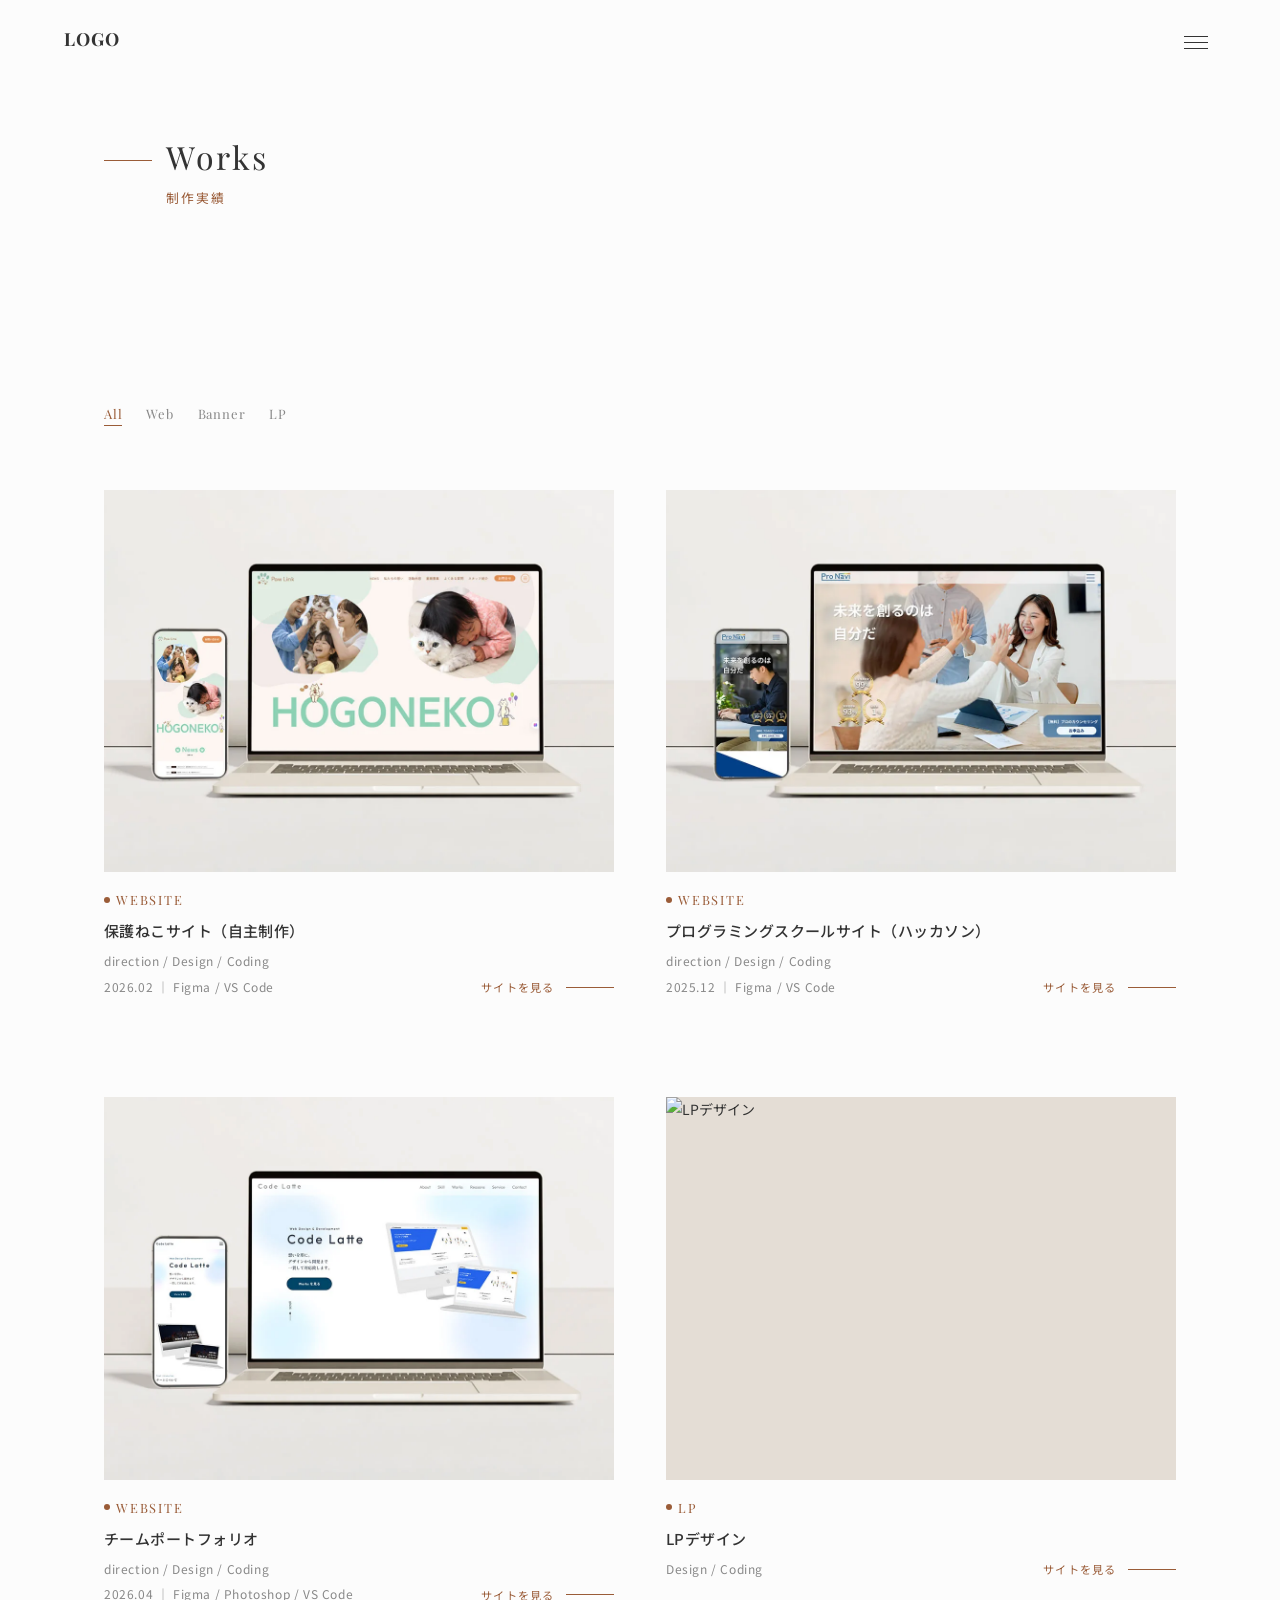
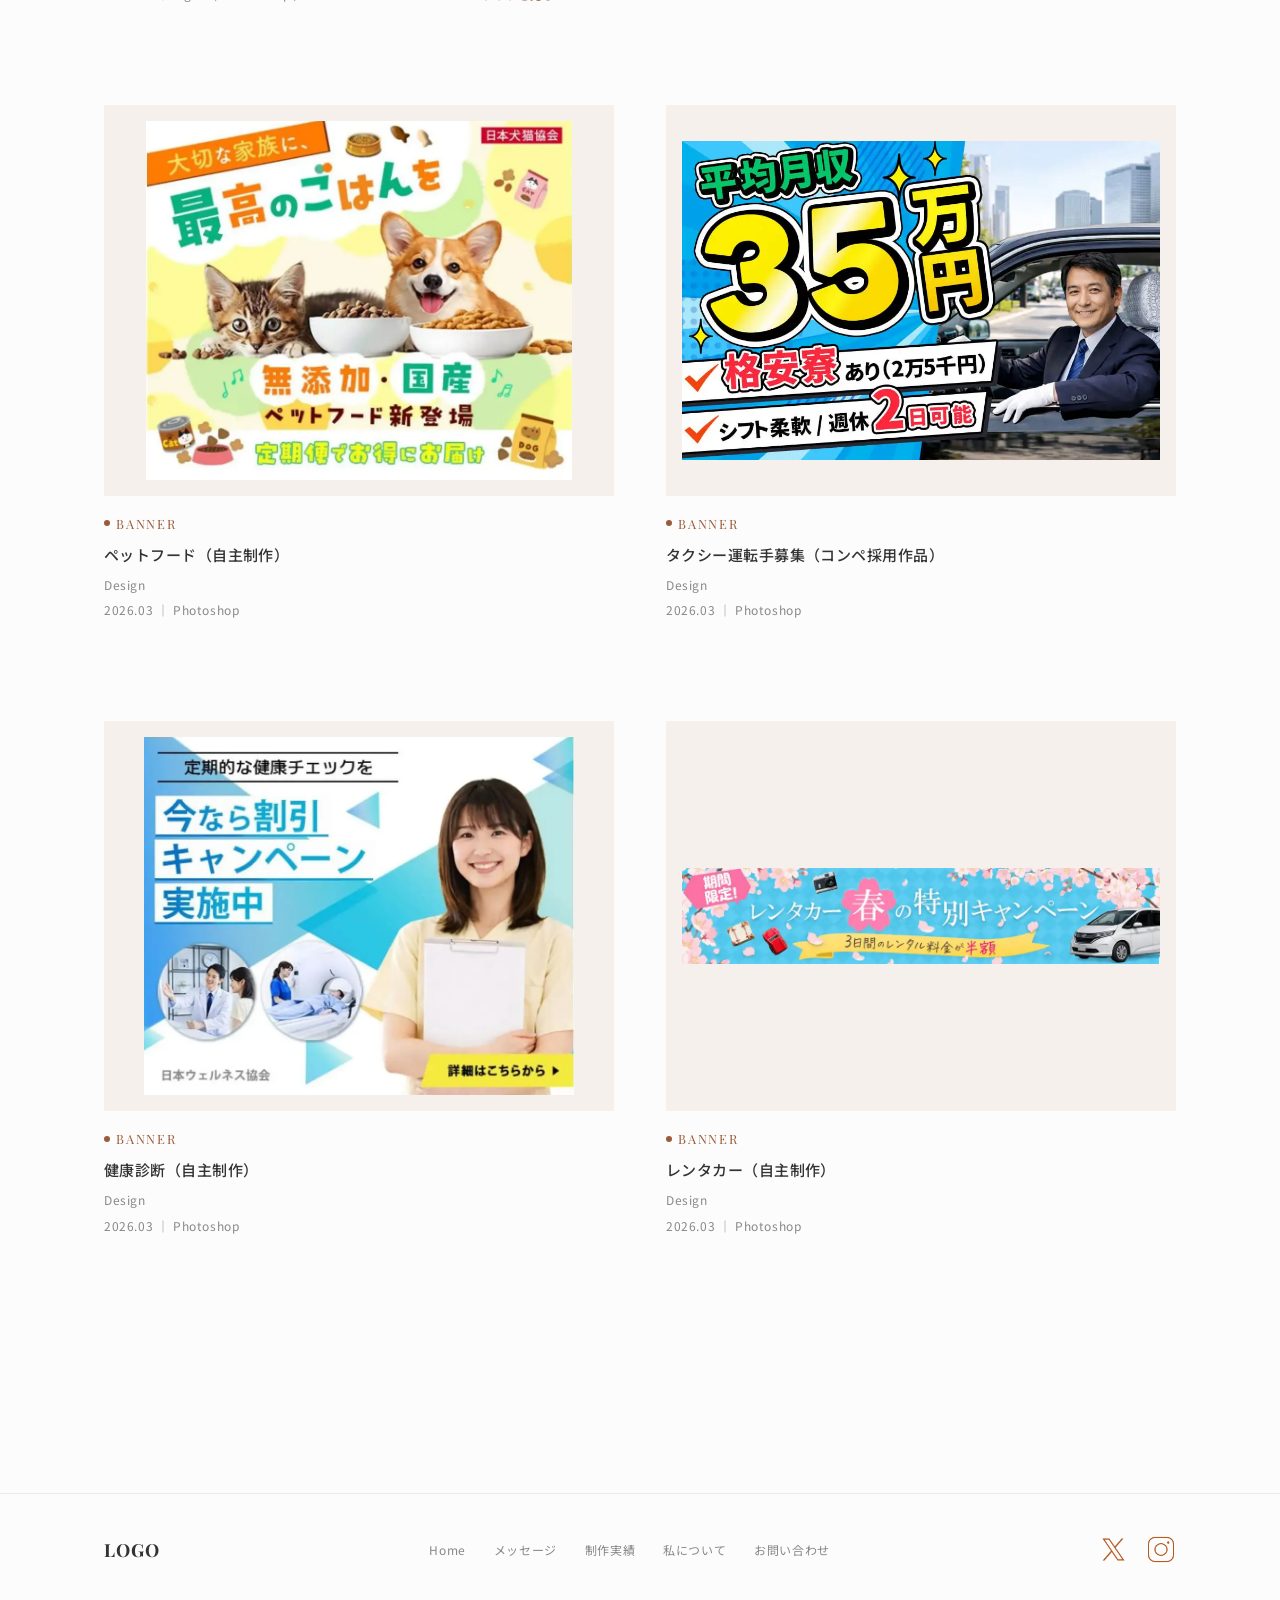
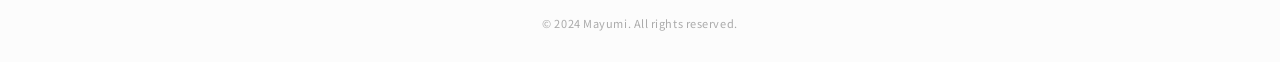
==== works/index.html @ d1223d57 "first commit" ====
<!DOCTYPE html>
<html lang="ja">

<head>
  <meta charset="UTF-8">
  <meta name="viewport" content="width=device-width, initial-scale=1.0">
  <title>Works | Linor Design Portfolio</title>
  <link rel="preconnect" href="https://fonts.googleapis.com">
  <link rel="preconnect" href="https://fonts.gstatic.com" crossorigin>
  <link
    href="https://fonts.googleapis.com/css2?family=Playfair+Display:ital,wght@0,400;0,700;1,400&family=Grape+Nuts&family=Noto+Sans+JP:wght@300;400;500&display=swap"
    rel="stylesheet">
  <link rel="stylesheet" href="../css/style.css">
</head>

<body>

  <!-- ===== HEADER ===== -->
  <header class="header header--hamburger" id="header">
    <div class="header__inner">
      <p><a href="../" class="header__logo">LOGO</a></p>

      <nav class="header__nav" id="nav">
        <ul class="header__nav-list">
          <li><a href="../">Home</a></li>
          <li><a href="../#message">メッセージ</a></li>
          <li><a href="./" class="header__contact-btn">制作実績</a></li>
          <li><a href="../#about">私について</a></li>
          <li><a href="../#contact" class="header__contact-btn">お問合せ</a></li>
        </ul>
      </nav>

      <button class="header__hamburger" id="hamburger" aria-label="メニューを開く" aria-expanded="false">
        <span></span>
        <span></span>
        <span></span>
      </button>
    </div>
  </header>

  <main>

    <!-- ===== PAGE BANNER ===== -->
    <section class="page-banner">
      <div class="wrapper">
        <div class="section-title js-section-title">
          <div class="section-title__inner">
            <span class="line"></span>
            <div class="section-title__text">
              <h1 class="en">Works</h1>
              <span class="ja">制作実績</span>
            </div>
          </div>
        </div>
      </div>
    </section>

    <!-- ===== WORKS ===== -->
    <section class="works works--full" id="works">
      <div class="wrapper">

        <div class="works__filters fade-up">
          <button class="works__filter-btn active" data-filter="all">All</button>
          <button class="works__filter-btn" data-filter="web">Web</button>
          <button class="works__filter-btn" data-filter="banner">Banner</button>
          <button class="works__filter-btn" data-filter="lp">LP</button>
        </div>

        <div class="works__grid" id="works-grid">
          <article class="works__item fade-up" data-category="web">
            <a href="https://mayuib1211-ui.github.io/paw-link/" target="_blank" rel="noopener" class="works__item-link">
              <div class="works__item-img">
                <img src="../images/works/hp01.webp" alt="保護ねこサイト">
              </div>
              <div class="works__item-body">
                <div class="works__inner">
                  <p class="works__item-category">website</p>
                  <h3 class="works__item-title">保護ねこサイト（自主制作）</h3>
                  <p class="works__item-tags">direction / Design / Coding</p>
                  <p class="works__item-period">2026.02 ｜ Figma / VS Code</p>
                </div>
                <span class="works__item-more btn-arrow">サイトを見る</span>
              </div>
            </a>
          </article>

          <article class="works__item fade-up" data-category="web">
            <a href="https://mayuib1211-ui.github.io/pronavi-deploy/" target="_blank" rel="noopener"
              class="works__item-link">
              <div class="works__item-img">
                <img src="../images/works/hp02.webp" alt="プログラミングスクールサイト">
              </div>
              <div class="works__item-body">
                <div class="works__inner">
                  <p class="works__item-category">website</p>
                  <h3 class="works__item-title">プログラミングスクールサイト（ハッカソン）</h3>
                  <p class="works__item-tags">direction / Design / Coding</p>
                  <p class="works__item-period">2025.12 ｜ Figma / VS Code</p>
                </div>
                <span class="works__item-more btn-arrow">サイトを見る</span>
              </div>
            </a>
          </article>

          <article class="works__item fade-up" data-category="web">
            <a href="https://mayuib1211-ui.github.io/portfolio-site/" target="_blank" rel="noopener"
              class="works__item-link">
              <div class="works__item-img">
                <img src="../images/works/hp03.webp" alt="チームポートフォリオ">
              </div>
              <div class="works__item-body">
                <div class="works__inner">
                  <p class="works__item-category">website</p>
                  <h3 class="works__item-title">チームポートフォリオ</h3>
                  <p class="works__item-tags">direction / Design / Coding</p>
                  <p class="works__item-period">2026.04 ｜ Figma / Photoshop / VS Code</p>
                </div>
                <span class="works__item-more btn-arrow">サイトを見る</span>
              </div>
            </a>
          </article>

          <article class="works__item fade-up" data-category="lp">
            <a href="#" class="works__item-link">
              <div class="works__item-img">
                <img src="..." alt="LPデザイン">
              </div>
              <div class="works__item-body">
                <div class="works__inner">
                  <p class="works__item-category">LP</p>
                  <h3 class="works__item-title">LPデザイン</h3>
                  <p class="works__item-tags">Design / Coding</p>
                </div>
                <span class="works__item-more btn-arrow">サイトを見る</span>
              </div>
            </a>
          </article>

          <article class="works__item fade-up" data-category="banner">

            <div class="works__item-img">
              <img src="../images/works/banner01.webp" alt="ペットフードバナー">
            </div>
            <div class="works__item-body">
              <div class="works__inner">
                <p class="works__item-category">banner</p>
                <h3 class="works__item-title">ペットフード（自主制作）</h3>
                <p class="works__item-tags">Design</p>
                <p class="works__item-period">2026.03 ｜ Photoshop</p>
              </div>
            </div>
          </article>

          <article class="works__item fade-up" data-category="banner">
            <div class="works__item-img">
              <img src="../images/works/banner03.webp" alt="タクシー運転手募集バナー">
            </div>
            <div class="works__item-body">
              <div class="works__inner">
                <p class="works__item-category">banner</p>
                <h3 class="works__item-title">タクシー運転手募集（コンペ採用作品）</h3>
                <p class="works__item-tags">Design</p>
                <p class="works__item-period">2026.03 ｜ Photoshop</p>
              </div>
            </div>
          </article>

          <article class="works__item fade-up" data-category="banner">
            <div class="works__item-img">
              <img src="../images/works/banner02.webp" alt="健康診断バナー">
            </div>
            <div class="works__item-body">
              <div class="works__inner">
                <p class="works__item-category">banner</p>
                <h3 class="works__item-title">健康診断（自主制作）</h3>
                <p class="works__item-tags">Design</p>
                <p class="works__item-period">2026.03 ｜ Photoshop</p>
              </div>
            </div>
          </article>

          <article class="works__item fade-up" data-category="banner">
            <div class="works__item-img">
              <img src="../images/works/banner04.webp" alt="レンタカーバナー">
            </div>
            <div class="works__item-body">
              <div class="works__inner">
                <p class="works__item-category">banner</p>
                <h3 class="works__item-title">レンタカー（自主制作）</h3>
                <p class="works__item-tags">Design</p>
                <p class="works__item-period">2026.03 ｜ Photoshop</p>
              </div>
            </div>
          </article>
        </div>

      </div>
    </section>

  </main>

  <!-- ===== BANNER MODAL ===== -->
  <div class="modal" id="banner-modal" role="dialog" aria-modal="true" aria-label="バナー拡大表示">
    <div class="modal__overlay" id="modal-overlay"></div>
    <div class="modal__content">
      <button class="modal__close" id="modal-close" aria-label="閉じる">
        <span></span>
        <span></span>
      </button>
      <div class="modal__img-wrap">
        <img id="modal-img" class="modal__img" alt="">
      </div>
      <p class="modal__caption" id="modal-caption"></p>
    </div>
  </div>

  <!-- ===== FOOTER ===== -->
  <footer class="footer">
    <div class="wrapper">
      <div class="footer__top">
        <a href="../" class="footer__logo">LOGO</a>

        <nav>
          <ul class="footer__nav-list">
            <li><a href="../">Home</a></li>
            <li><a href="../#message">メッセージ</a></li>
            <li><a href="./">制作実績</a></li>
            <li><a href="../#about">私について</a></li>
            <li><a href="../#contact">お問い合わせ</a></li>
          </ul>
        </nav>

        <div class="footer__social">
          <a href="https://x.com/mayumi_codes" target="_blank" rel="noopener" aria-label="X (Twitter)">
            <img src="../images/svg/icons_x.svg" alt="X">
          </a>
          <a href="https://www.instagram.com/linor_mayumi/" target="_blank" rel="noopener" aria-label="Instagram">
            <img src="../images/svg/icons_Instagram.svg" alt="Instagram">
          </a>
        </div>
      </div>

      <div class="footer__bottom">
        <p class="footer__copy">&copy; 2024 Mayumi. All rights reserved.</p>
      </div>
    </div>
  </footer>

  <button class="page-top" id="page-top" aria-label="トップへ戻る"></button>
  <script src="../js/main.js"></script>
</body>

</html>
---- css/style.css ----
@charset "UTF-8";
*,
*::before,
*::after {
  box-sizing: border-box;
  margin: 0;
  padding: 0;
}

h1,
h2,
h3,
h4,
h5,
h6 {
  font-weight: normal;
  font-size: inherit;
}

html {
  scroll-behavior: smooth;
}

body {
  font-family: "Noto Sans JP", sans-serif;
  font-size: 0.875rem;
  line-height: 1.8;
  color: #333333;
  background-color: #FCFCFC;
  overflow-x: hidden;
}

img {
  max-width: 100%;
  height: auto;
  display: block;
}

a {
  text-decoration: none;
  color: inherit;
}

ul,
ol {
  list-style: none;
}

button {
  font-family: "Noto Sans JP", sans-serif;
}

.message,
.works,
.about,
.contact {
  position: relative;
  z-index: 1;
  background: #FCFCFC;
}

.page-top {
  position: fixed;
  bottom: 2rem;
  right: 3.75rem;
  width: 2.375rem;
  height: 2.375rem;
  border-radius: 50%;
  background: linear-gradient(135deg, rgba(249, 130, 12, 0.55) 3%, rgba(254, 240, 187, 0.85) 100%);
  border: none;
  cursor: pointer;
  display: flex;
  align-items: center;
  justify-content: center;
  z-index: 200;
  opacity: 0;
  transform: translateY(0.75rem);
  transition: opacity 0.3s ease, transform 0.3s ease;
  pointer-events: none;
}
.page-top.visible {
  opacity: 1;
  transform: translateY(0);
  pointer-events: auto;
}
.page-top::before {
  content: "";
  display: block;
  width: 0.5rem;
  height: 0.5rem;
  border-top: 1.5px solid #fff;
  border-right: 1.5px solid #fff;
  transform: rotate(-45deg);
}
.page-top:hover {
  opacity: 0.75;
}

.section-title {
  margin-bottom: 6rem;
}
.section-title__inner {
  display: flex;
  align-items: center;
  gap: 0.875rem;
  margin-bottom: 0.5rem;
}
.section-title .line {
  width: 0;
  height: 0.5px;
  background: #9A5C38;
  transition: width 0.8s cubic-bezier(0.4, 0, 0.2, 1) 0.2s;
  flex-shrink: 0;
  margin-bottom: 1rem;
}
.section-title__text {
  display: flex;
  flex-direction: column;
  justify-content: center;
}
.section-title .en {
  font-family: "Playfair Display", serif;
  font-size: 2rem;
  font-weight: 400;
  letter-spacing: 0.08em;
  color: #333333;
  opacity: 0;
  transform: translateX(-0.75rem);
  transition: opacity 0.7s cubic-bezier(0.4, 0, 0.2, 1) 0.7s, transform 0.7s cubic-bezier(0.4, 0, 0.2, 1) 0.7s;
}
.section-title .ja {
  display: block;
  font-size: 0.8rem;
  color: #9A5C38;
  letter-spacing: 0.15em;
  opacity: 0;
  transform: translateX(-0.5rem);
  transition: opacity 0.7s cubic-bezier(0.4, 0, 0.2, 1) 0.9s, transform 0.7s cubic-bezier(0.4, 0, 0.2, 1) 0.9s;
}
.section-title.active .line {
  width: 3rem;
}
.section-title.active .en {
  opacity: 1;
  transform: translateX(0);
}
.section-title.active .ja {
  opacity: 1;
  transform: translateX(0);
}

.contact .section-title {
  margin-bottom: 4rem;
}

.wrapper {
  max-width: 1200px;
  padding-inline: 4rem;
  margin: 0 auto;
}
@media (max-width: 768px) {
  .wrapper {
    padding-inline: 2rem;
  }
}

.btn-arrow {
  display: inline-flex;
  align-items: center;
  gap: 0.75rem;
  color: #9A5C38;
  font-size: 0.7rem;
  letter-spacing: 0.1em;
  text-decoration: none;
  cursor: pointer;
  background: none;
  border: none;
  padding: 0;
}
.btn-arrow::after {
  content: "";
  display: block;
  width: 3rem;
  height: 1px;
  background: currentColor;
  transition: width 0.35s ease;
}
.btn-arrow:hover::after {
  width: 3.5rem;
}

.btn-arrow-scond {
  display: inline-flex;
  align-items: center;
  gap: 0;
  color: #9A5C38;
  font-family: "Playfair Display", serif;
  font-size: 0.9rem;
  letter-spacing: 0.1em;
  text-decoration: none;
  cursor: pointer;
}
.btn-arrow-scond__text {
  margin-right: 0.75rem;
}
.btn-arrow-scond__line {
  display: block;
  position: relative;
  width: 3.5rem;
  height: 1px;
  background: rgba(154, 92, 56, 0.12);
  margin-right: -1.1875rem;
  z-index: 1;
  transition: width 0.35s ease;
}
.btn-arrow-scond__line::after {
  content: "";
  position: absolute;
  inset: 0;
  background: linear-gradient(to right, rgba(154, 92, 56, 0.1), rgba(154, 92, 56, 0.55));
  animation: linebar 2s ease-in-out infinite;
}
.btn-arrow-scond:hover .btn-arrow-scond__line {
  width: 3.5rem;
}
.btn-arrow-scond__circle {
  display: block;
  width: 2.375rem;
  height: 2.375rem;
  border-radius: 50%;
  background: linear-gradient(135deg, rgba(249, 130, 12, 0.55) 3%, rgba(254, 240, 187, 0.85) 100%);
}
.btn-arrow-scond:hover .btn-arrow-scond__line {
  width: 3.8rem;
}

.fade-up {
  opacity: 0;
  transform: translateY(20px);
  transition: opacity 0.8s cubic-bezier(0.4, 0, 0.2, 1), transform 0.8s cubic-bezier(0.4, 0, 0.2, 1);
}
.fade-up.active {
  opacity: 1;
  transform: translateY(0);
}

@keyframes scrollbar {
  0% {
    clip-path: inset(0 0 100% 0);
  }
  50% {
    clip-path: inset(0 0 0% 0);
  }
  100% {
    clip-path: inset(100% 0 0 0);
  }
}
@keyframes linebar {
  0% {
    transform: scaleX(0);
    transform-origin: left;
    opacity: 0;
  }
  50% {
    transform: scaleX(1);
    opacity: 1;
  }
  100% {
    transform: scaleX(1);
    opacity: 0;
  }
}
.wave-line {
  transition: stroke-dashoffset 5.5s cubic-bezier(0.4, 0, 0.2, 1);
}

.wave-line2 {
  transition: stroke-dashoffset 6.5s cubic-bezier(0.4, 0, 0.2, 1) 0.15s;
}

.wave-line.active,
.wave-line2.active {
  stroke-dashoffset: 0;
}

.wave-container {
  width: 100%;
  overflow: hidden;
  line-height: 0;
  padding-block: 2rem;
}
.wave-container svg {
  width: 100%;
  height: 120px;
  display: block;
}

.header {
  position: absolute;
  top: 0;
  left: 0;
  right: 0;
  z-index: 10;
  background: transparent;
}
.header__inner {
  width: 90%;
  margin: 0 auto;
  display: flex;
  align-items: flex-start;
  justify-content: space-between;
  padding-block: 1.75rem;
}
@media (max-width: 768px) {
  .header__inner {
    padding-block: 1rem;
  }
}
.header__logo {
  font-family: "Playfair Display", serif;
  font-size: 1.125rem;
  font-weight: 700;
  letter-spacing: 0.06em;
  color: #333333;
  z-index: 101;
  position: relative;
  line-height: 1;
}
@media (max-width: 768px) {
  .header__nav {
    display: none;
    position: fixed;
    inset: 0;
    background: rgba(252, 252, 252, 0.98);
    z-index: 99;
    flex-direction: column;
    justify-content: center;
    align-items: center;
  }
  .header__nav.open {
    display: flex;
  }
}
.header__nav-list {
  display: flex;
  flex-direction: column;
  align-items: flex-end;
  gap: 0.75rem;
}
@media (max-width: 768px) {
  .header__nav-list {
    align-items: center;
    gap: 1.75rem;
  }
}
.header__nav-list a {
  font-size: 0.8125rem;
  letter-spacing: 0.05em;
  color: #888888;
  transition: color 0.2s;
}
.header__nav-list a:hover {
  color: #9A5C38;
}
@media (max-width: 768px) {
  .header__nav-list a {
    font-size: 1rem;
  }
}
.header__contact-btn {
  color: #9A5C38 !important;
}
.header__hamburger {
  display: none;
  flex-direction: column;
  gap: 0.3125rem;
  background: none;
  border: none;
  cursor: pointer;
  padding: 0.5rem;
  z-index: 101;
  position: relative;
}
@media (max-width: 768px) {
  .header__hamburger {
    display: flex;
  }
}
.header__hamburger span {
  display: block;
  width: 1.5rem;
  height: 1px;
  background: #333333;
  transition: all 0.3s ease;
  transform-origin: center;
}
.header__hamburger.open span:nth-child(1) {
  transform: translateY(0.375rem) rotate(45deg);
}
.header__hamburger.open span:nth-child(2) {
  opacity: 0;
}
.header__hamburger.open span:nth-child(3) {
  transform: translateY(-0.375rem) rotate(-45deg);
}

.header--hamburger .header__nav {
  display: none;
  position: fixed;
  inset: 0;
  background: rgba(252, 252, 252, 0.98);
  z-index: 99;
  flex-direction: column;
  justify-content: center;
  align-items: center;
}
.header--hamburger .header__nav.open {
  display: flex;
}
.header--hamburger .header__nav-list {
  flex-direction: column;
  align-items: center;
  gap: 1.75rem;
}
.header--hamburger .header__nav-list a {
  font-size: 1rem;
}
.header--hamburger .header__hamburger {
  display: flex;
}

.hero {
  position: sticky;
  top: 0;
  height: 100vh;
  min-height: 31.25rem;
  overflow: hidden;
  z-index: 0;
  background: #FCFCFC;
}
.hero__bg {
  position: absolute;
  top: 0;
  bottom: 0;
  left: 0;
  right: 25%;
  z-index: 0;
}
.hero__bg img {
  width: 100%;
  height: 100%;
  -o-object-fit: cover;
     object-fit: cover;
  -o-object-position: center top;
     object-position: center top;
}
@media (max-width: 768px) {
  .hero__bg {
    inset: 0;
  }
}
.hero__content {
  position: absolute;
  right: 8%;
  top: 65%;
  transform: translateY(-50%);
  z-index: 1;
}
@media (max-width: 768px) {
  .hero__content {
    right: auto;
    left: 1.25rem;
    top: auto;
    bottom: 5rem;
    transform: none;
  }
}
.hero__label {
  font-family: "Playfair Display", serif;
  font-size: 1.6rem;
  letter-spacing: 0.22em;
  color: #888888;
  text-transform: uppercase;
  margin-bottom: 1rem;
  display: inline-block;
  padding-bottom: 0.5rem;
  position: relative;
}
.hero__label::after {
  content: "";
  position: absolute;
  bottom: 0;
  left: 0;
  width: 100%;
  height: 0.5px;
  background: rgba(136, 136, 136, 0.5);
}
.hero__portfolio-wrap {
  max-width: 32.5rem;
}
@media (max-width: 768px) {
  .hero__portfolio-wrap {
    max-width: 16.25rem;
  }
}
.hero__portfolio-svg {
  width: 100%;
  height: auto;
}
.hero__scroll {
  position: absolute;
  bottom: 2.5rem;
  right: 3.75rem;
  z-index: 1;
  display: flex;
  flex-direction: column;
  align-items: center;
}
@media (max-width: 768px) {
  .hero__scroll {
    right: 1.25rem;
    bottom: 1.5rem;
  }
}
.hero__scroll-text {
  writing-mode: vertical-rl;
  text-orientation: mixed;
  font-family: "Playfair Display", serif;
  font-size: 0.625rem;
  letter-spacing: 0.2em;
  color: rgba(51, 51, 51, 0.55);
  margin-bottom: 0.625rem;
}
.hero__scroll-line {
  position: relative;
  width: 1px;
  height: 3.5rem;
  background: rgba(154, 92, 56, 0.12);
  margin-bottom: -1.1875rem;
  z-index: 1;
}
.hero__scroll-line::after {
  content: "";
  position: absolute;
  inset: 0;
  background: linear-gradient(to bottom, rgba(154, 92, 56, 0.55), rgba(154, 92, 56, 0.1));
  animation: scrollbar 2s ease-in-out infinite;
}
.hero__scroll-circle {
  width: 2.375rem;
  height: 2.375rem;
  border-radius: 50%;
  position: relative;
  z-index: 2;
  background: linear-gradient(135deg, rgba(249, 130, 12, 0.55) 3%, rgba(254, 240, 187, 0.85) 100%);
}

.message {
  position: relative;
  padding: 8rem 0 0;
  overflow: hidden;
}
@media (max-width: 768px) {
  .message {
    padding: 3.75rem 0 0;
  }
}
.message__deco {
  position: absolute;
  top: 0;
  right: 0;
  width: 60%;
  height: 40rem;
  pointer-events: none;
}
@media (max-width: 768px) {
  .message__deco {
    width: 62%;
    height: 30rem;
  }
}
.message__deco-block {
  position: absolute;
  border-radius: 0.125rem;
}
.message__deco-block--main {
  top: 12rem;
  right: 5rem;
  width: 88%;
  height: 100%;
  background: linear-gradient(158deg, rgba(243, 122, 0, 0.308) 3%, rgba(254, 240, 187, 0.5) 55%, rgba(246, 242, 242, 0.55) 100%);
}
@media (max-width: 768px) {
  .message__deco-block--main {
    width: 90%;
    top: 10rem;
    right: 0;
  }
}
.message__deco-block--sub {
  top: 7rem;
  right: 0;
  width: 58%;
  height: 72%;
  background: linear-gradient(158deg, rgba(246, 242, 242, 0.65) 60%, rgba(255, 255, 255, 0.7) 100%);
}
.message .wrapper {
  position: relative;
  z-index: 1;
  padding-bottom: 8rem;
}
@media (max-width: 768px) {
  .message .wrapper {
    padding-bottom: 3.75rem;
  }
}
.message__body {
  width: 65%;
  margin: 0 auto;
  padding-block: 6rem;
  background: rgba(253, 248, 244, 0.8235294118);
}
@media (max-width: 768px) {
  .message__body {
    width: 100%;
  }
}
.message__heading {
  width: 70%;
  margin: 0 auto;
  font-family: "Playfair Display", serif;
  font-size: 1.5rem;
  font-weight: 500;
  line-height: 1.75;
  color: #9A5C38;
  margin-bottom: 4rem;
}
@media (max-width: 768px) {
  .message__heading {
    font-size: 1.25rem;
    margin-bottom: 1.75rem;
  }
}
.message__text {
  width: 70%;
  margin: 0 auto;
}
.message__text p {
  font-size: 0.8125rem;
  color: #555555;
  line-height: 2;
  margin-bottom: 1.25rem;
}
.message__text p:last-child {
  margin-bottom: 0;
}

.page-banner {
  background: #FCFCFC;
  padding: 8rem 0 3rem;
}
@media (max-width: 768px) {
  .page-banner {
    padding: 6rem 0 2rem;
  }
}
.page-banner .section-title {
  margin-bottom: 0;
}

.works--full {
  padding-top: 2rem;
}
@media (max-width: 768px) {
  .works--full {
    padding-top: 1rem;
  }
}

.works {
  padding: 8rem 0 0;
  overflow: hidden;
}
@media (max-width: 768px) {
  .works {
    padding: 3.75rem 0 0;
  }
}
.works .wrapper {
  padding-bottom: 8rem;
}
@media (max-width: 768px) {
  .works .wrapper {
    padding-bottom: 3.75rem;
  }
}
.works__header {
  display: flex;
  align-items: flex-start;
  justify-content: space-between;
  margin-bottom: 2.5rem;
}
@media (max-width: 768px) {
  .works__header {
    flex-direction: column;
    gap: 1.25rem;
  }
}
.works__filters {
  display: flex;
  gap: 1.5rem;
  align-items: center;
  padding-top: 0.5rem;
  margin-bottom: 4rem;
}
.works__filter-btn {
  font-family: "Playfair Display", serif;
  font-size: 0.8125rem;
  letter-spacing: 0.06em;
  color: #888888;
  background: none;
  border: none;
  cursor: pointer;
  padding: 0.25rem 0;
  position: relative;
  transition: color 0.2s;
}
.works__filter-btn::after {
  content: "";
  position: absolute;
  bottom: 0;
  left: 0;
  width: 0;
  height: 1px;
  background: #9A5C38;
  transition: width 0.3s ease;
}
.works__filter-btn.active, .works__filter-btn:hover {
  color: #9A5C38;
}
.works__filter-btn.active::after {
  width: 100%;
}
.works__grid {
  display: grid;
  grid-template-columns: repeat(2, 1fr);
  gap: 6.25rem 3.25rem;
  margin-bottom: 8rem;
}
@media (max-width: 768px) {
  .works__grid {
    grid-template-columns: 1fr;
    gap: 2.5rem;
  }
}
.works__grid--banner {
  grid-template-columns: repeat(3, 1fr);
  gap: 2.5rem 2rem;
}
@media (max-width: 768px) {
  .works__grid--banner {
    grid-template-columns: repeat(2, 1fr);
    gap: 1.5rem;
  }
}
.works__grid--banner .works__item-more {
  display: none;
}
.works__item {
  transition: opacity 0.35s ease, transform 0.35s ease;
}
.works__item.hidden {
  display: none;
}
.works__item-body {
  display: flex;
  flex-direction: row;
  justify-content: space-between;
  align-items: flex-end;
}
.works__inner {
  display: flex;
  flex-direction: column;
}
.works__item-link {
  display: block;
}
.works__item-img {
  background: #e4ddd5;
  overflow: hidden;
  margin-bottom: 1rem;
}
.works__item-img img {
  width: 100%;
  aspect-ratio: 4/3;
  -o-object-fit: cover;
     object-fit: cover;
  padding: 0;
  transition: transform 0.5s cubic-bezier(0.4, 0, 0.2, 1);
}
.works__item-link:hover .works__item-img img {
  transform: scale(1.04);
}
.works__item[data-category=banner] .works__item-img {
  background: #f5f0eb;
  padding: 1rem;
}
.works__item[data-category=banner] .works__item-img img {
  aspect-ratio: 4/3;
  -o-object-fit: contain;
     object-fit: contain;
  padding: 0;
}
.works__item-category {
  display: flex;
  align-items: center;
  gap: 6px;
  font-family: "Playfair Display", serif;
  font-size: 0.8rem;
  letter-spacing: 0.14em;
  color: #9A5C38;
  text-transform: uppercase;
  margin-bottom: 0.375rem;
}
.works__item-category::before {
  content: "";
  display: block;
  width: 6px;
  height: 6px;
  border-radius: 50%;
  background: #9A5C38;
  flex-shrink: 0;
}
.works__item-title {
  font-size: 0.9375rem;
  font-weight: 500;
  color: #333333;
  margin-bottom: 0.375rem;
  letter-spacing: 0.03em;
}
.works__item-tags {
  font-size: 0.75rem;
  color: #888888;
  letter-spacing: 0.05em;
}
.works__item-period {
  font-size: 0.75rem;
  color: #888888;
  letter-spacing: 0.05em;
  margin-top: 0.25rem;
}
.works__more {
  display: flex;
  justify-content: center;
  margin-top: 2rem;
}

/* ===== MODAL ===== */
.modal {
  position: fixed;
  inset: 0;
  z-index: 1000;
  display: flex;
  align-items: center;
  justify-content: center;
  padding: 1.5rem;
  pointer-events: none;
  opacity: 0;
  transition: opacity 0.35s ease;
}

.modal.is-open {
  pointer-events: auto;
  opacity: 1;
}

.modal__overlay {
  position: absolute;
  inset: 0;
  background: rgba(30, 24, 20, 0.75);
  backdrop-filter: blur(4px);
  -webkit-backdrop-filter: blur(4px);
  cursor: pointer;
}

.modal__content {
  position: relative;
  z-index: 1;
  max-width: 800px;
  width: 100%;
  transform: translateY(16px) scale(0.97);
  transition: transform 0.4s cubic-bezier(0.22, 1, 0.36, 1);
}

.modal.is-open .modal__content {
  transform: translateY(0) scale(1);
}

.modal__close {
  position: absolute;
  top: -2.75rem;
  right: 0;
  width: 2rem;
  height: 2rem;
  background: none;
  border: none;
  cursor: pointer;
  padding: 0;
  display: flex;
  align-items: center;
  justify-content: center;
}

.modal__close span {
  position: absolute;
  display: block;
  width: 22px;
  height: 1px;
  background: #fff;
  transition: transform 0.2s;
}

.modal__close span:first-child {
  transform: rotate(45deg);
}

.modal__close span:last-child {
  transform: rotate(-45deg);
}

.modal__close:hover span:first-child {
  transform: rotate(45deg) scale(1.15);
}

.modal__close:hover span:last-child {
  transform: rotate(-45deg) scale(1.15);
}

.modal__img-wrap {
  background: #f5f0eb;
  padding: 2rem;
  border-radius: 2px;
}

.modal__img {
  display: block;
  width: 100%;
  height: auto;
  -o-object-fit: contain;
     object-fit: contain;
}

.modal__caption {
  text-align: center;
  font-size: 0.8125rem;
  color: rgba(255, 255, 255, 0.75);
  letter-spacing: 0.05em;
  margin-top: 1rem;
}

/* バナーアイテムにカーソル追加 */
.works__item[data-category=banner] .works__item-img {
  cursor: zoom-in;
}

.about {
  padding: 8rem 0;
}
@media (max-width: 768px) {
  .about {
    padding: 3.75rem 0;
  }
}
.about__body {
  width: 85%;
  margin: 0 auto;
  display: grid;
  grid-template-columns: 1fr 20rem;
  gap: 5rem;
  align-items: center;
}
@media (max-width: 768px) {
  .about__body {
    grid-template-columns: 1fr;
    gap: 2.25rem;
  }
}
.about__text {
  order: 1;
  display: flex;
  flex-direction: column;
}
.about__name {
  font-family: "Playfair Display", serif;
  font-size: 2rem;
  font-weight: 400;
  letter-spacing: 0.06em;
  color: #333333;
  margin-bottom: 1.5rem;
}
.about__description {
  margin-bottom: 4rem;
}
.about__description p {
  font-size: 0.9rem;
  color: #555555;
  line-height: 2;
  margin-bottom: 1rem;
}
.about__description p:last-child {
  margin-bottom: 0;
}
.about__more {
  margin-left: auto;
}
.about__image {
  overflow: hidden;
  border-radius: 0.125rem;
  order: 2;
}
.about__image img {
  width: 100%;
  height: auto;
  -o-object-fit: cover;
     object-fit: cover;
}
@media (max-width: 768px) {
  .about__image {
    order: -1;
    max-width: 16.25rem;
    margin: 0 auto;
  }
}

.contact {
  background: #FCFCFC;
  padding: 8rem 0 0;
  position: relative;
  overflow: hidden;
  margin-bottom: 4rem;
}
@media (max-width: 768px) {
  .contact {
    padding: 3.75rem 0;
  }
}
.contact__deco-block {
  position: absolute;
  border-radius: 0.125rem;
}
.contact__deco-block--main {
  top: 5rem;
  left: 0rem;
  width: 90%;
  height: 85%;
  background: linear-gradient(158deg, rgba(243, 122, 0, 0.219) 3%, rgba(254, 227, 187, 0.438) 55%, rgba(246, 242, 242, 0.418) 100%);
  z-index: 10;
}
@media (max-width: 768px) {
  .contact__deco-block--main {
    top: 0;
  }
}
.contact__deco-block--sub {
  top: 10rem;
  right: 0;
  width: 90%;
  height: 85%;
  background: linear-gradient(158deg, rgba(247, 240, 240, 0.65) 60%, rgba(231, 231, 231, 0.445) 100%);
}
@media (max-width: 768px) {
  .contact__deco-block--sub {
    top: 7rem;
  }
}
.contact .wrapper {
  width: 95%;
  text-align: center;
  position: relative;
  z-index: 20;
  background: rgba(255, 253, 251, 0.7803921569);
  padding-bottom: 4rem;
  margin-bottom: 4rem;
}
.contact .wrapper .section-title {
  justify-content: center;
}
.contact .section-title {
  padding-top: 4rem;
}
.contact__lead {
  font-size: 0.875rem;
  color: #555555;
  line-height: 2;
  margin-bottom: 3rem;
}
.contact__form {
  max-width: 38rem;
  margin: 0 auto;
  display: flex;
  flex-direction: column;
  gap: 2.5rem;
  text-align: left;
}
.contact__field {
  display: flex;
  flex-direction: column;
  gap: 0.5rem;
}
.contact__label-field {
  font-size: 0.75rem;
  letter-spacing: 0.1em;
  color: #888888;
}
.contact__required {
  color: #9A5C38;
  margin-left: 0.25rem;
}
.contact__input, .contact__textarea {
  background: transparent;
  border: none;
  border-bottom: 1px solid #d8d0c8;
  padding: 0.625rem 0;
  font-size: 0.9375rem;
  font-family: "Noto Sans JP", sans-serif;
  color: #333333;
  outline: none;
  width: 100%;
  transition: border-bottom-color 0.25s ease;
}
.contact__input:focus, .contact__textarea:focus {
  border-bottom-color: #9A5C38;
}
.contact__input::-moz-placeholder, .contact__textarea::-moz-placeholder {
  color: rgba(136, 136, 136, 0.4);
}
.contact__input::placeholder, .contact__textarea::placeholder {
  color: rgba(136, 136, 136, 0.4);
}
.contact__textarea {
  resize: vertical;
  min-height: 8rem;
  line-height: 1.8;
  border: 1px solid #d8d0c8;
  padding: 0.75rem 1rem;
}
.contact__textarea:focus {
  border-color: #9A5C38;
}
.contact__privacy label {
  display: flex;
  align-items: center;
  gap: 0.625rem;
  font-size: 0.75rem;
  letter-spacing: 0.05em;
  color: #888888;
  cursor: pointer;
}
.contact__privacy a {
  color: #9A5C38;
  text-decoration: underline;
  text-underline-offset: 0.2em;
}
.contact__privacy input[type=checkbox] {
  width: 1rem;
  height: 1rem;
  accent-color: #9A5C38;
  cursor: pointer;
  flex-shrink: 0;
}
.contact__btn {
  display: block;
  margin: 0.5rem auto 0;
  padding: 1rem 4rem;
  background: transparent;
  color: #9A5C38;
  border: none;
  font-family: "Playfair Display", serif;
  font-size: 0.8125rem;
  letter-spacing: 0.12em;
  border-radius: 50px;
  cursor: pointer;
  transition: all 0.2s;
  border: 1px solid #9A5C38;
}
.contact__btn:hover {
  opacity: 0.7;
}

.footer {
  background: #FCFCFC;
  border-top: 1px solid rgba(154, 92, 56, 0.12);
  padding: 2.5rem 0 1.75rem;
}
.footer__top {
  display: flex;
  align-items: center;
  justify-content: space-between;
  margin-bottom: 1.75rem;
}
@media (max-width: 768px) {
  .footer__top {
    flex-direction: column;
    gap: 1.5rem;
    align-items: center;
    text-align: center;
  }
}
.footer__logo {
  font-family: "Playfair Display", serif;
  font-size: 1.125rem;
  font-weight: 700;
  letter-spacing: 0.06em;
  color: #333333;
}
.footer__nav-list {
  display: flex;
  gap: 1.75rem;
  flex-wrap: wrap;
}
@media (max-width: 768px) {
  .footer__nav-list {
    justify-content: center;
    gap: 1.125rem;
  }
}
.footer__nav-list a {
  font-size: 0.75rem;
  color: #888888;
  letter-spacing: 0.05em;
  transition: color 0.2s;
}
.footer__nav-list a:hover {
  color: #9A5C38;
}
.footer__social {
  display: flex;
  flex-direction: row;
  align-items: center;
  gap: 1.125rem;
}
.footer__social a {
  display: inline-flex;
  align-items: center;
  transition: opacity 0.2s;
}
.footer__social a:hover {
  opacity: 0.6;
}
.footer__social img {
  display: inline;
  width: 1.85rem;
  height: 1.85rem;
}
.footer__bottom {
  padding-top: 1.25rem;
  text-align: center;
}
.footer__copy {
  font-size: 0.6875rem;
  color: #aaaaaa;
  letter-spacing: 0.05em;
}
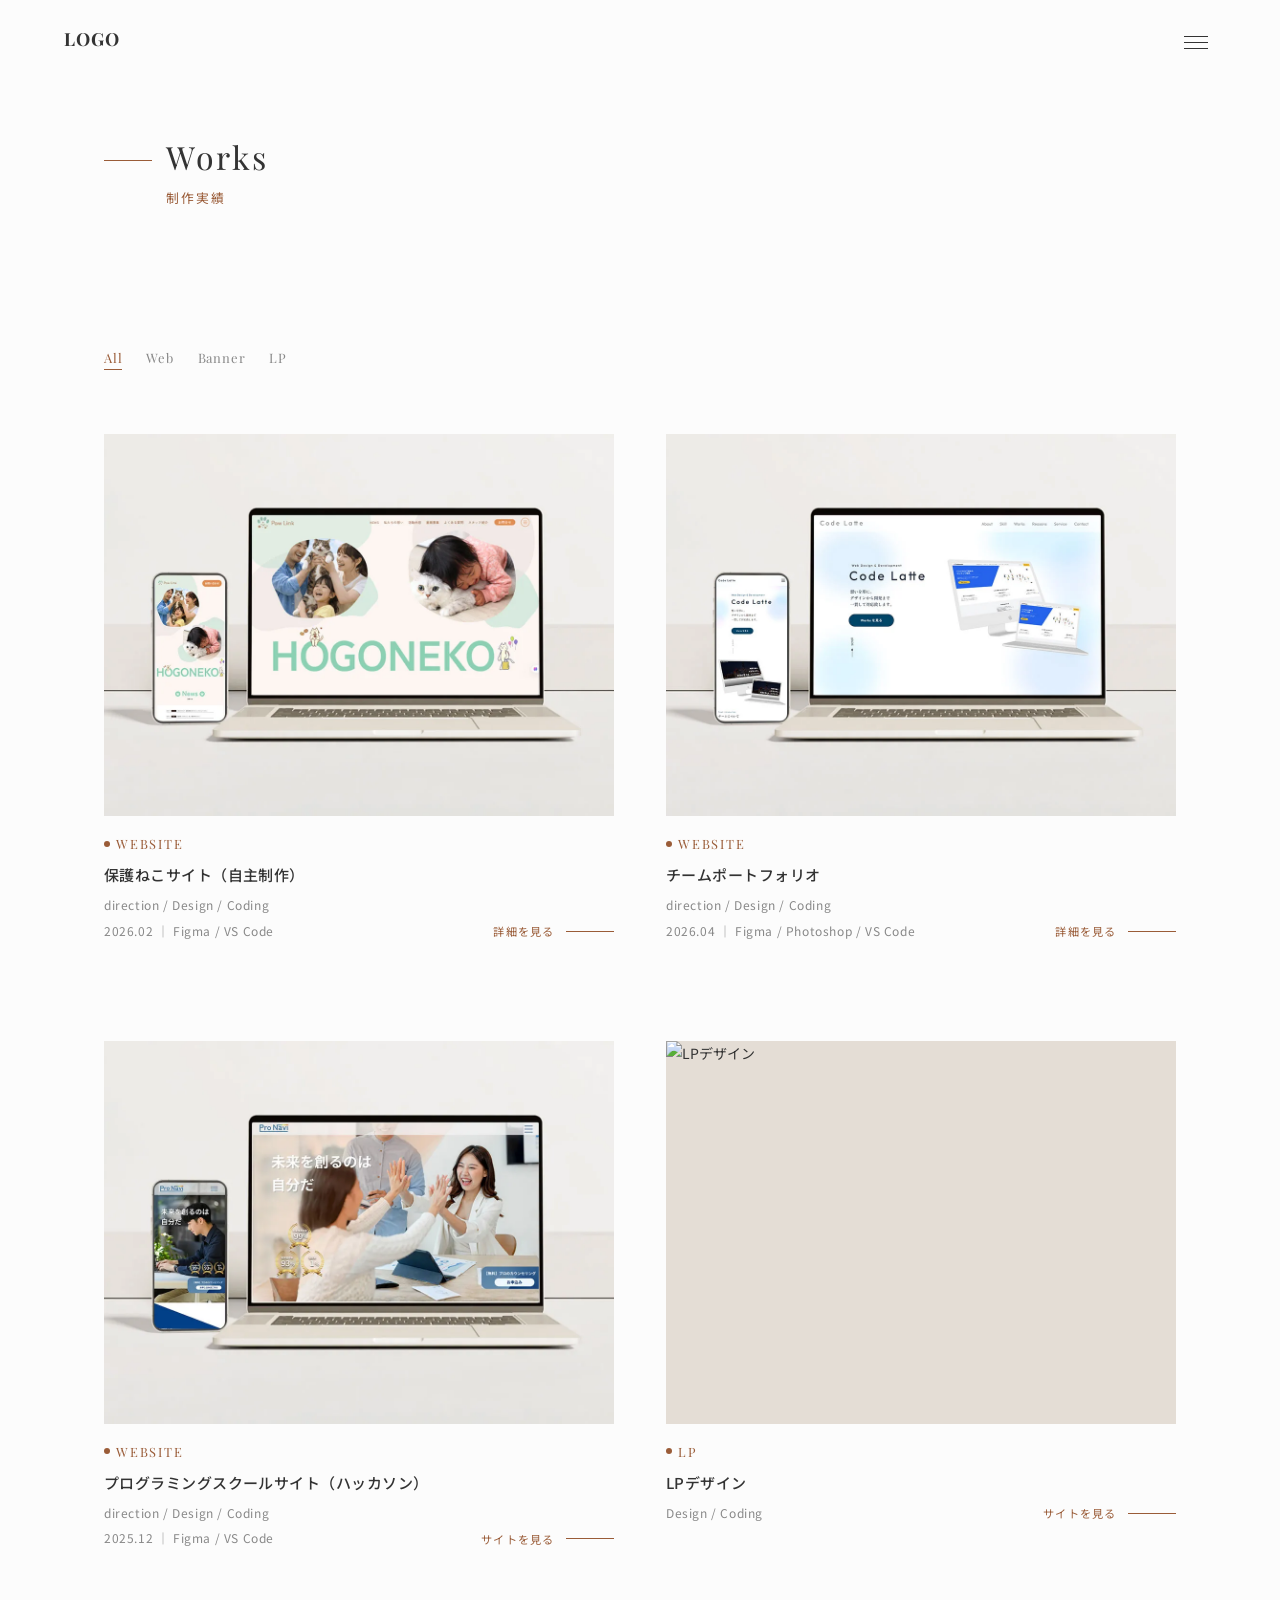
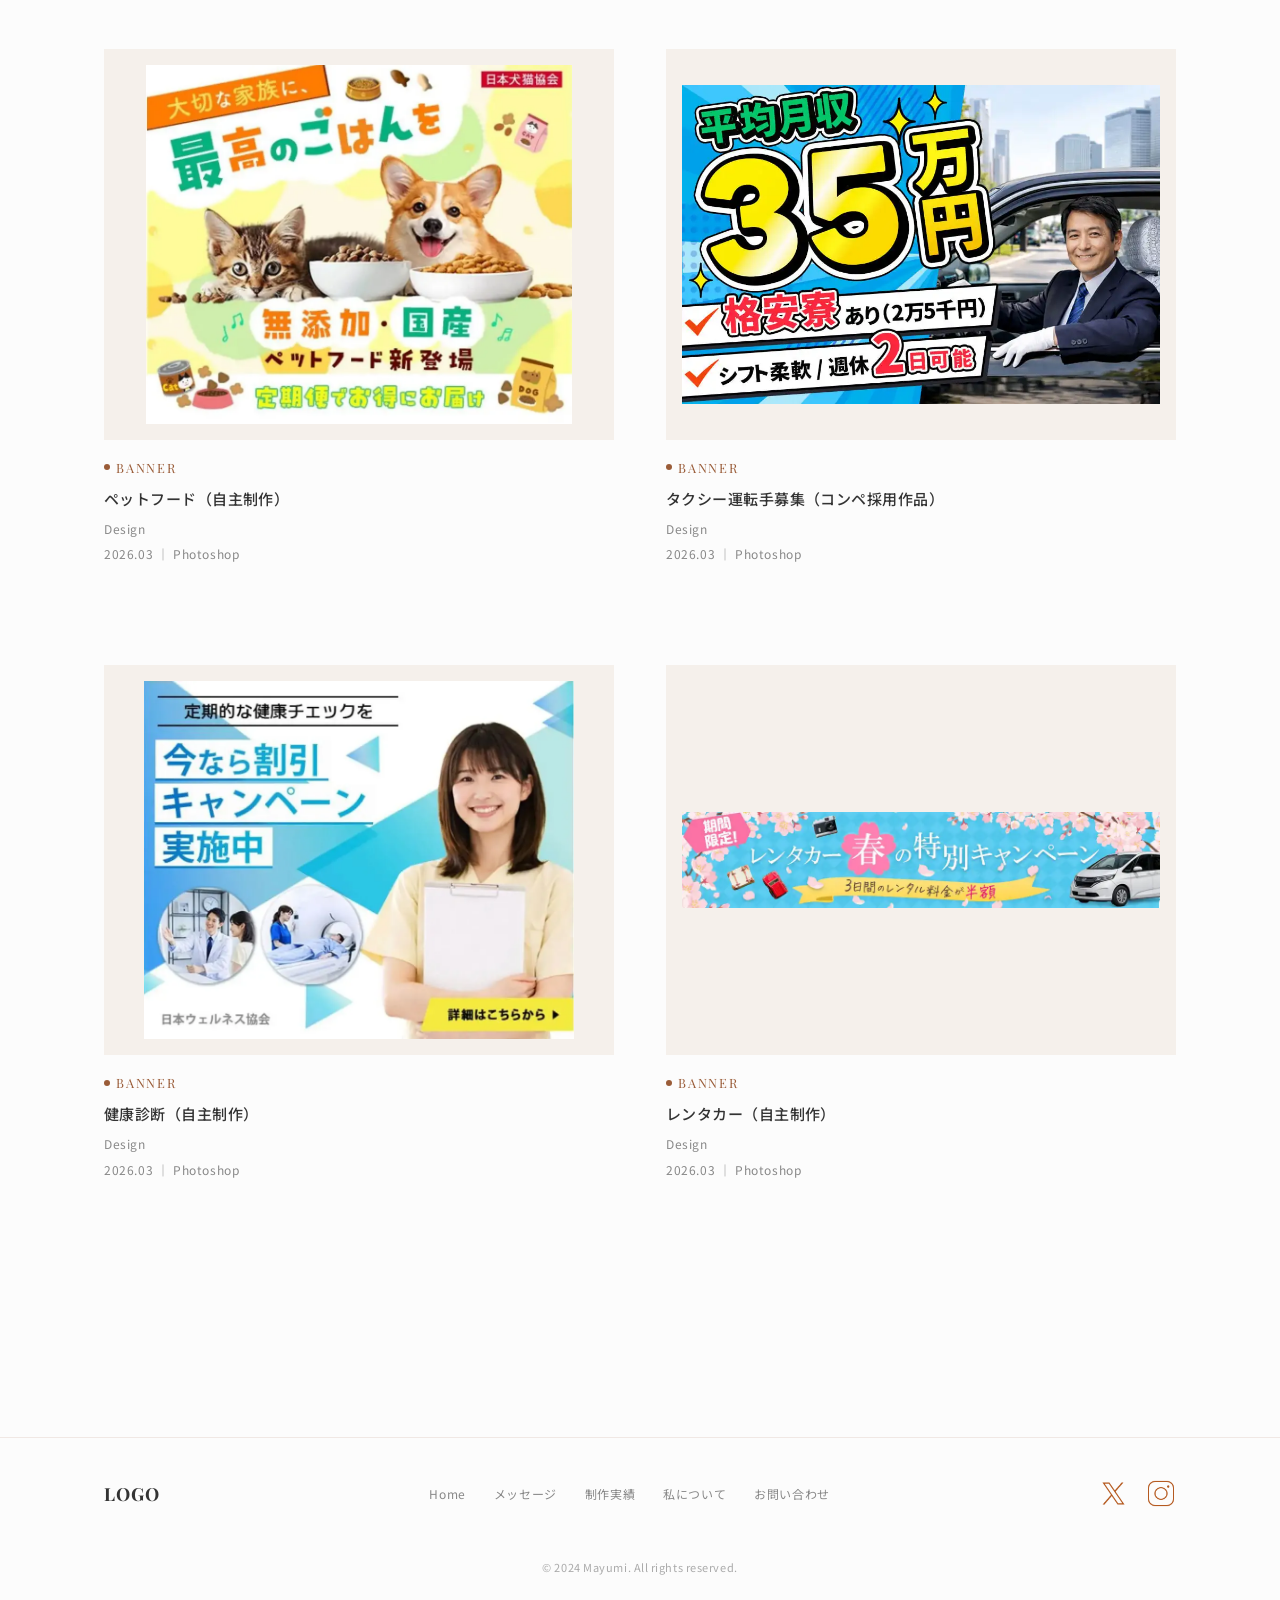
==== commit e5bca993: "portfolio update" ====
--- a/works/index.html
+++ b/works/index.html
@@ -68,7 +68,7 @@
 
         <div class="works__grid" id="works-grid">
           <article class="works__item fade-up" data-category="web">
-            <a href="https://mayuib1211-ui.github.io/paw-link/" target="_blank" rel="noopener" class="works__item-link">
+            <a href="./detail-hogoneko.html" class="works__item-link">
               <div class="works__item-img">
                 <img src="../images/works/hp01.webp" alt="保護ねこサイト">
               </div>
@@ -79,10 +79,28 @@
                   <p class="works__item-tags">direction / Design / Coding</p>
                   <p class="works__item-period">2026.02 ｜ Figma / VS Code</p>
                 </div>
-                <span class="works__item-more btn-arrow">サイトを見る</span>
-              </div>
-            </a>
-          </article>
+                <span class="works__item-more btn-arrow">詳細を見る</span>
+              </div>
+            </a>
+          </article>
+
+          <article class="works__item fade-up" data-category="web">
+            <a href="./detail-codelatte.html" class="works__item-link">
+              <div class="works__item-img">
+                <img src="../images/works/hp03.webp" alt="チームポートフォリオ">
+              </div>
+              <div class="works__item-body">
+                <div class="works__inner">
+                  <p class="works__item-category">website</p>
+                  <h3 class="works__item-title">チームポートフォリオ</h3>
+                  <p class="works__item-tags">direction / Design / Coding</p>
+                  <p class="works__item-period">2026.04 ｜ Figma / Photoshop / VS Code</p>
+                </div>
+                <span class="works__item-more btn-arrow">詳細を見る</span>
+              </div>
+            </a>
+          </article>
+
 
           <article class="works__item fade-up" data-category="web">
             <a href="https://mayuib1211-ui.github.io/pronavi-deploy/" target="_blank" rel="noopener"
@@ -102,23 +120,6 @@
             </a>
           </article>
 
-          <article class="works__item fade-up" data-category="web">
-            <a href="https://mayuib1211-ui.github.io/portfolio-site/" target="_blank" rel="noopener"
-              class="works__item-link">
-              <div class="works__item-img">
-                <img src="../images/works/hp03.webp" alt="チームポートフォリオ">
-              </div>
-              <div class="works__item-body">
-                <div class="works__inner">
-                  <p class="works__item-category">website</p>
-                  <h3 class="works__item-title">チームポートフォリオ</h3>
-                  <p class="works__item-tags">direction / Design / Coding</p>
-                  <p class="works__item-period">2026.04 ｜ Figma / Photoshop / VS Code</p>
-                </div>
-                <span class="works__item-more btn-arrow">サイトを見る</span>
-              </div>
-            </a>
-          </article>
 
           <article class="works__item fade-up" data-category="lp">
             <a href="#" class="works__item-link">
--- a/css/style.css
+++ b/css/style.css
@@ -657,11 +657,11 @@
 
 .page-banner {
   background: #FCFCFC;
-  padding: 8rem 0 3rem;
+  padding: 8rem 0 0;
 }
 @media (max-width: 768px) {
   .page-banner {
-    padding: 6rem 0 2rem;
+    padding: 6rem 0 0;
   }
 }
 .page-banner .section-title {
@@ -669,11 +669,11 @@
 }
 
 .works--full {
-  padding-top: 2rem;
+  padding-top: 0;
 }
 @media (max-width: 768px) {
   .works--full {
-    padding-top: 1rem;
+    padding-top: 0;
   }
 }
 
@@ -710,7 +710,6 @@
   display: flex;
   gap: 1.5rem;
   align-items: center;
-  padding-top: 0.5rem;
   margin-bottom: 4rem;
 }
 .works__filter-btn {
@@ -1260,4 +1259,274 @@
   font-size: 0.6875rem;
   color: #aaaaaa;
   letter-spacing: 0.05em;
+}
+
+.work-detail__banner {
+  background: #FCFCFC;
+  padding: 8rem 0 3.5rem;
+}
+@media (max-width: 768px) {
+  .work-detail__banner {
+    padding: 6rem 0 2.5rem;
+  }
+}
+
+.work-detail__banner-inner {
+  display: flex;
+  flex-direction: column;
+  gap: 1rem;
+}
+
+.work-detail__banner-category {
+  display: flex;
+  align-items: center;
+  gap: 0.5rem;
+  font-family: "Playfair Display", serif;
+  font-size: 0.75rem;
+  letter-spacing: 0.16em;
+  text-transform: uppercase;
+  color: #9A5C38;
+}
+.work-detail__banner-category::before {
+  content: "";
+  display: block;
+  width: 6px;
+  height: 6px;
+  border-radius: 50%;
+  background: #9A5C38;
+  flex-shrink: 0;
+}
+
+.work-detail__banner-title {
+  font-size: clamp(1.5rem, 3.5vw, 2.25rem);
+  font-weight: 500;
+  color: #333333;
+  letter-spacing: 0.04em;
+  line-height: 1.35;
+}
+.work-detail__banner-title span {
+  display: inline-block;
+  font-size: 0.625em;
+  color: #888888;
+  font-family: "Noto Sans JP", sans-serif;
+  font-weight: 300;
+  margin-left: 0.5rem;
+  vertical-align: middle;
+}
+
+.work-detail__banner-tags {
+  font-size: 0.75rem;
+  color: #888888;
+  letter-spacing: 0.05em;
+}
+
+.work-detail__main-img {
+  background: #f0ebe6;
+  overflow: hidden;
+}
+.work-detail__main-img img {
+  width: 100%;
+  aspect-ratio: 16/7;
+  -o-object-fit: cover;
+     object-fit: cover;
+  display: block;
+}
+@media (max-width: 768px) {
+  .work-detail__main-img img {
+    aspect-ratio: 4/3;
+  }
+}
+
+.work-detail__meta-row {
+  display: grid;
+  grid-template-columns: 5.5rem 1fr;
+  gap: 0 3rem;
+  padding: 1.375rem 0;
+  border-bottom: 1px solid rgba(154, 92, 56, 0.12);
+  align-items: start;
+}
+@media (max-width: 768px) {
+  .work-detail__meta-row {
+    grid-template-columns: 4.5rem 1fr;
+    gap: 0 1.25rem;
+    padding: 1rem 0;
+  }
+}
+.work-detail__meta-row dt {
+  font-size: 0.625rem;
+  letter-spacing: 0.1em;
+  color: #888888;
+  border: 1px solid rgba(154, 92, 56, 0.12);
+  padding: 0.3rem 0;
+  text-align: center;
+  white-space: nowrap;
+  margin-top: 0.25rem;
+}
+.work-detail__meta-row dd {
+  font-size: 0.875rem;
+  color: #555555;
+  line-height: 1.9;
+  letter-spacing: 0.02em;
+}
+
+.work-detail__overview {
+  background: #FCFCFC;
+  padding: 5rem 0;
+}
+@media (max-width: 768px) {
+  .work-detail__overview {
+    padding: 3rem 0;
+  }
+}
+
+.work-detail__images {
+  padding: 4rem 0;
+}
+@media (max-width: 768px) {
+  .work-detail__images {
+    padding: 2.5rem 0;
+  }
+}
+.work-detail__images-grid {
+  display: grid;
+  grid-template-columns: repeat(auto-fit, minmax(300px, 1fr));
+  gap: 1.5rem;
+}
+.work-detail__images-grid img {
+  width: 100%;
+  height: auto;
+  display: block;
+}
+
+.work-detail__process {
+  background: #FCFCFC;
+  padding: 5rem 0;
+}
+@media (max-width: 768px) {
+  .work-detail__process {
+    padding: 3rem 0;
+  }
+}
+
+.work-detail__gallery {
+  background: #f0ebe6;
+  padding: 4rem 0;
+}
+@media (max-width: 768px) {
+  .work-detail__gallery {
+    padding: 2.5rem 0;
+  }
+}
+.work-detail__gallery-grid {
+  display: grid;
+  grid-template-columns: repeat(3, 1fr);
+  gap: 1rem;
+  align-items: start;
+}
+@media (max-width: 768px) {
+  .work-detail__gallery-grid {
+    grid-template-columns: repeat(2, 1fr);
+    gap: 0.625rem;
+  }
+}
+.work-detail__gallery-item {
+  overflow: hidden;
+  background: #FCFCFC;
+  border: 1px solid rgba(154, 92, 56, 0.12);
+}
+.work-detail__gallery-item img {
+  display: block;
+  width: 100%;
+  height: auto;
+  transition: transform 0.4s ease;
+}
+.work-detail__gallery-item:hover img {
+  transform: scale(1.03);
+}
+
+.work-detail__cta {
+  background: #FCFCFC;
+  padding: 5rem 0;
+  display: flex;
+  justify-content: center;
+}
+
+.work-detail__back {
+  background: #FCFCFC;
+  padding: 4rem 0 5rem;
+  display: flex;
+  justify-content: center;
+}
+
+.work-detail__back-btn {
+  display: inline-block;
+  padding: 1rem 4rem;
+  background: transparent;
+  color: #9A5C38;
+  border: 1px solid #9A5C38;
+  border-radius: 50px;
+  font-family: "Playfair Display", serif;
+  font-size: 0.8125rem;
+  letter-spacing: 0.12em;
+  text-decoration: none;
+  cursor: pointer;
+  transition: opacity 0.2s;
+}
+.work-detail__back-btn:hover {
+  opacity: 0.7;
+}
+
+.work-detail__related {
+  background: #FCFCFC;
+  border-top: 1px solid rgba(154, 92, 56, 0.12);
+  padding: 4rem 0 6rem;
+}
+@media (max-width: 768px) {
+  .work-detail__related {
+    padding: 3rem 0 4rem;
+  }
+}
+.work-detail__related-head {
+  font-size: 0.8125rem;
+  letter-spacing: 0.1em;
+  color: #888888;
+  margin-bottom: 1.75rem;
+  display: flex;
+  align-items: center;
+  gap: 0.75rem;
+}
+.work-detail__related-head::before {
+  content: "";
+  display: block;
+  width: 1.75rem;
+  height: 1px;
+  background: #9A5C38;
+  flex-shrink: 0;
+}
+.work-detail__related-list {
+  display: grid;
+  grid-template-columns: repeat(5, 1fr);
+  gap: 0.875rem;
+}
+@media (max-width: 768px) {
+  .work-detail__related-list {
+    grid-template-columns: repeat(3, 1fr);
+    gap: 0.5rem;
+  }
+}
+.work-detail__related-item {
+  display: block;
+  overflow: hidden;
+  background: #e4ddd5;
+}
+.work-detail__related-item img {
+  width: 100%;
+  aspect-ratio: 4/3;
+  -o-object-fit: cover;
+     object-fit: cover;
+  display: block;
+  transition: transform 0.4s ease;
+}
+.work-detail__related-item:hover img {
+  transform: scale(1.05);
 }
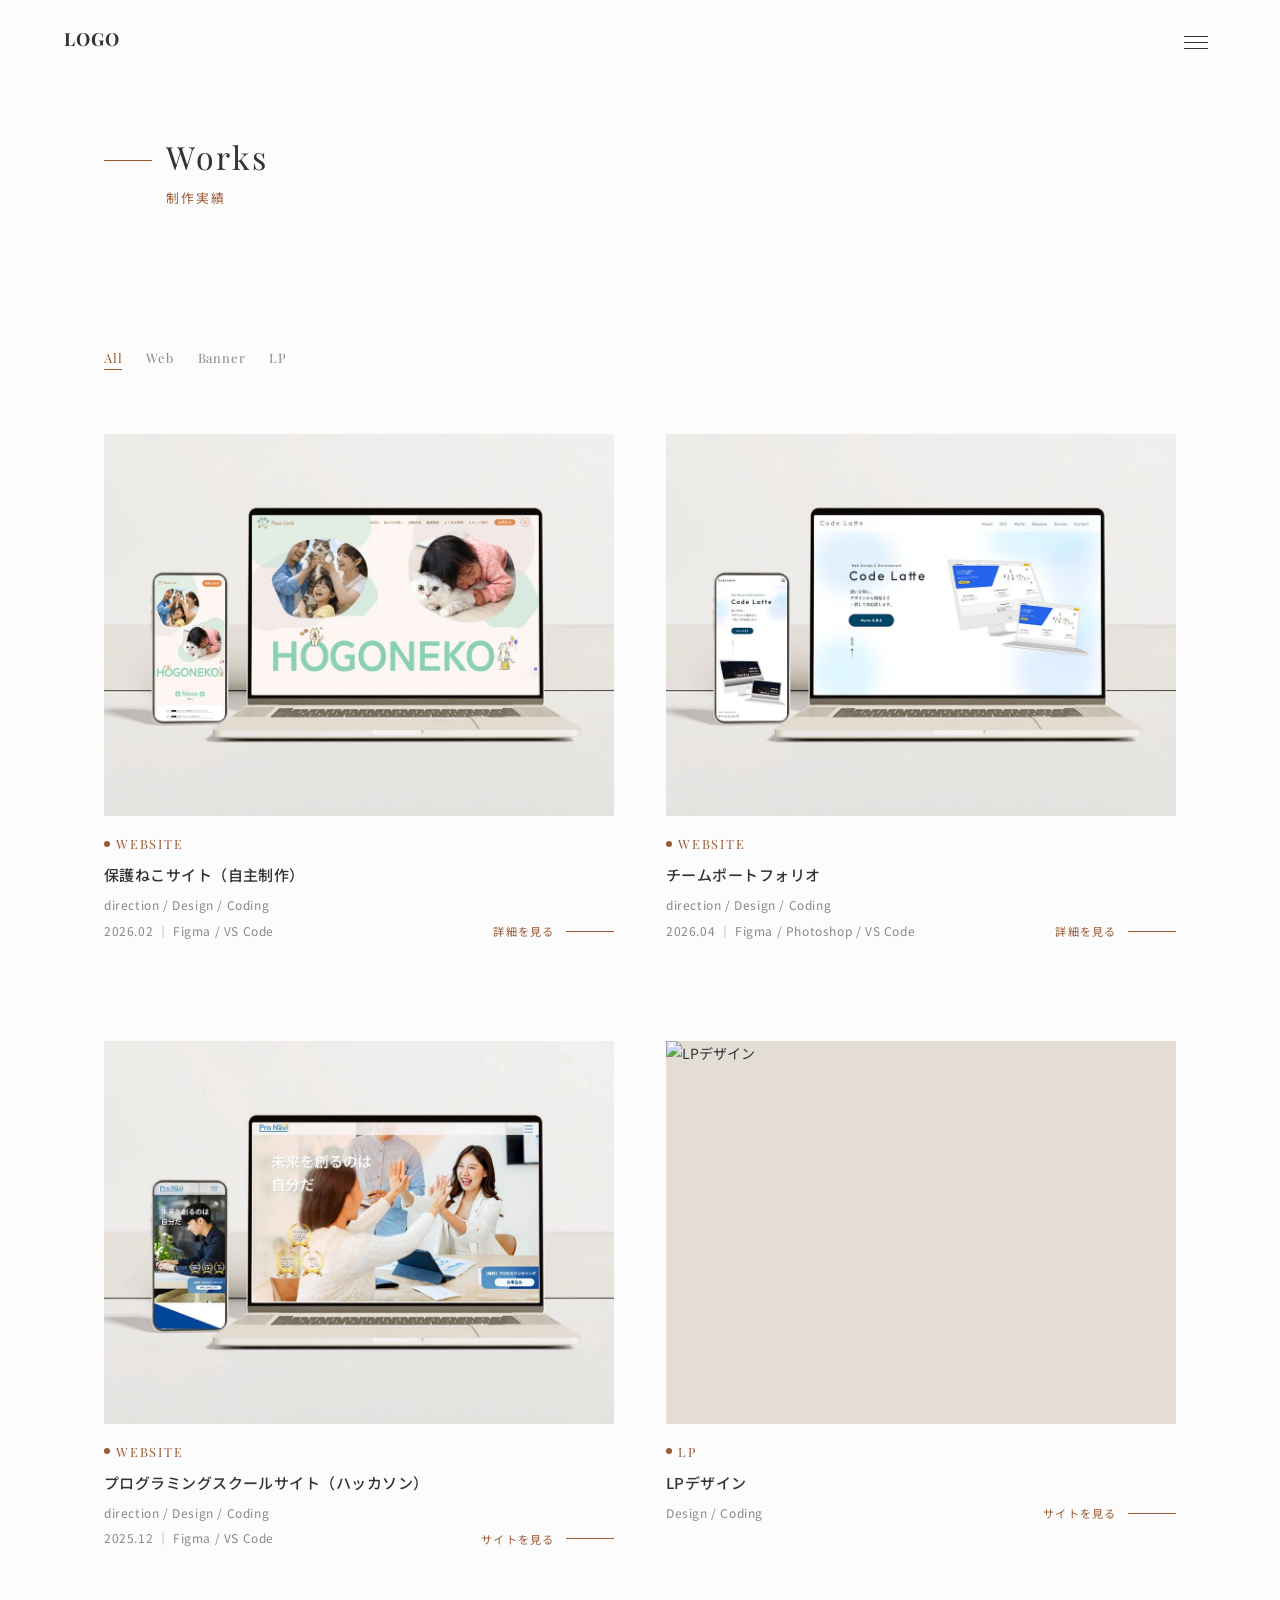
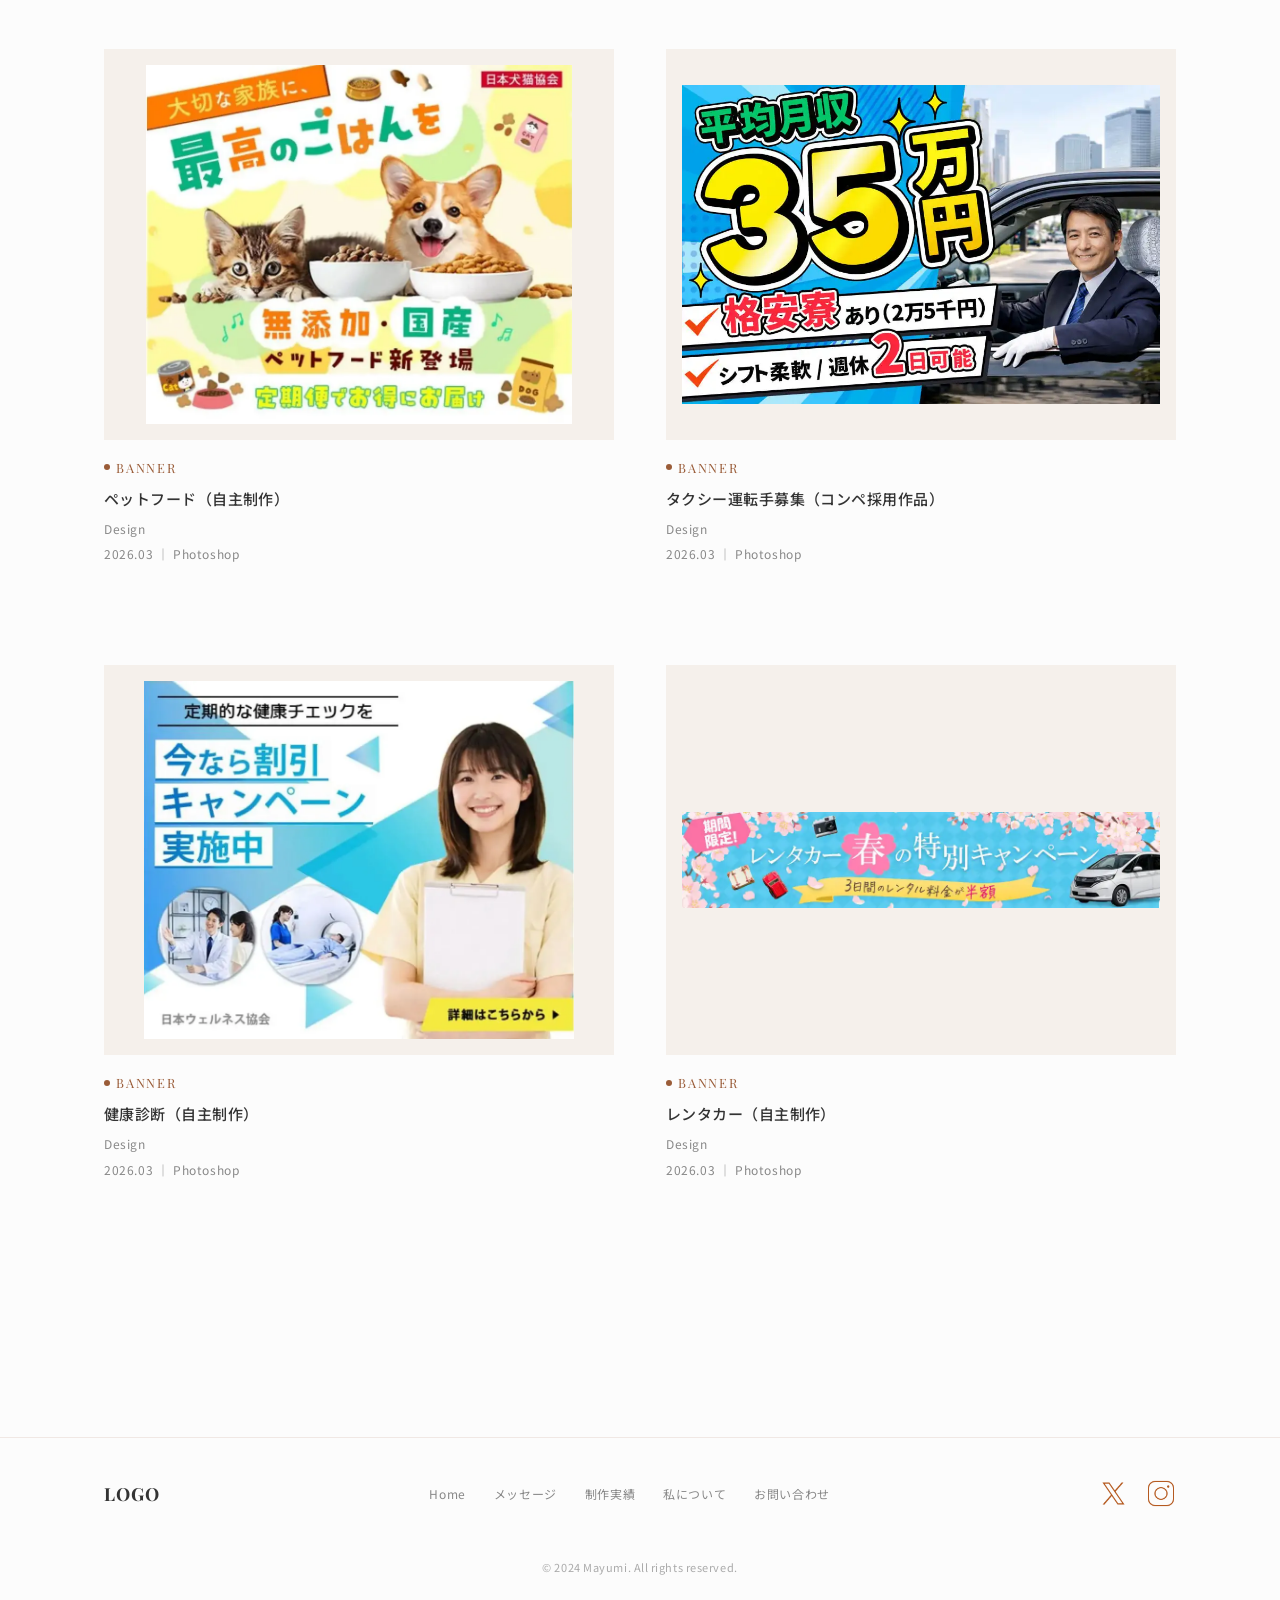
==== commit 7a8e13c4: "portfolio update" ====
--- a/works/index.html
+++ b/works/index.html
@@ -2,6 +2,13 @@
 <html lang="ja">
 
 <head>
+  <!-- Google Tag Manager -->
+<script>(function(w,d,s,l,i){w[l]=w[l]||[];w[l].push({'gtm.start':
+new Date().getTime(),event:'gtm.js'});var f=d.getElementsByTagName(s)[0],
+j=d.createElement(s),dl=l!='dataLayer'?'&l='+l:'';j.async=true;j.src=
+'https://www.googletagmanager.com/gtm.js?id='+i+dl;f.parentNode.insertBefore(j,f);
+})(window,document,'script','dataLayer','GTM-TKN5RSTD');</script>
+<!-- End Google Tag Manager -->
   <meta charset="UTF-8">
   <meta name="viewport" content="width=device-width, initial-scale=1.0">
   <title>Works | Linor Design Portfolio</title>
@@ -14,6 +21,10 @@
 </head>
 
 <body>
+  <!-- Google Tag Manager (noscript) -->
+<noscript><iframe src="https://www.googletagmanager.com/ns.html?id=GTM-TKN5RSTD"
+height="0" width="0" style="display:none;visibility:hidden"></iframe></noscript>
+<!-- End Google Tag Manager (noscript) -->
 
   <!-- ===== HEADER ===== -->
   <header class="header header--hamburger" id="header">
--- a/css/style.css
+++ b/css/style.css
@@ -633,12 +633,15 @@
   font-weight: 500;
   line-height: 1.75;
   color: #9A5C38;
-  margin-bottom: 4rem;
+  padding-bottom: 2rem;
+  border-bottom: 1px solid rgba(154, 92, 56, 0.12);
+  margin-bottom: 2rem;
 }
 @media (max-width: 768px) {
   .message__heading {
     font-size: 1.25rem;
-    margin-bottom: 1.75rem;
+    padding-bottom: 1.5rem;
+    margin-bottom: 1.5rem;
   }
 }
 .message__text {
